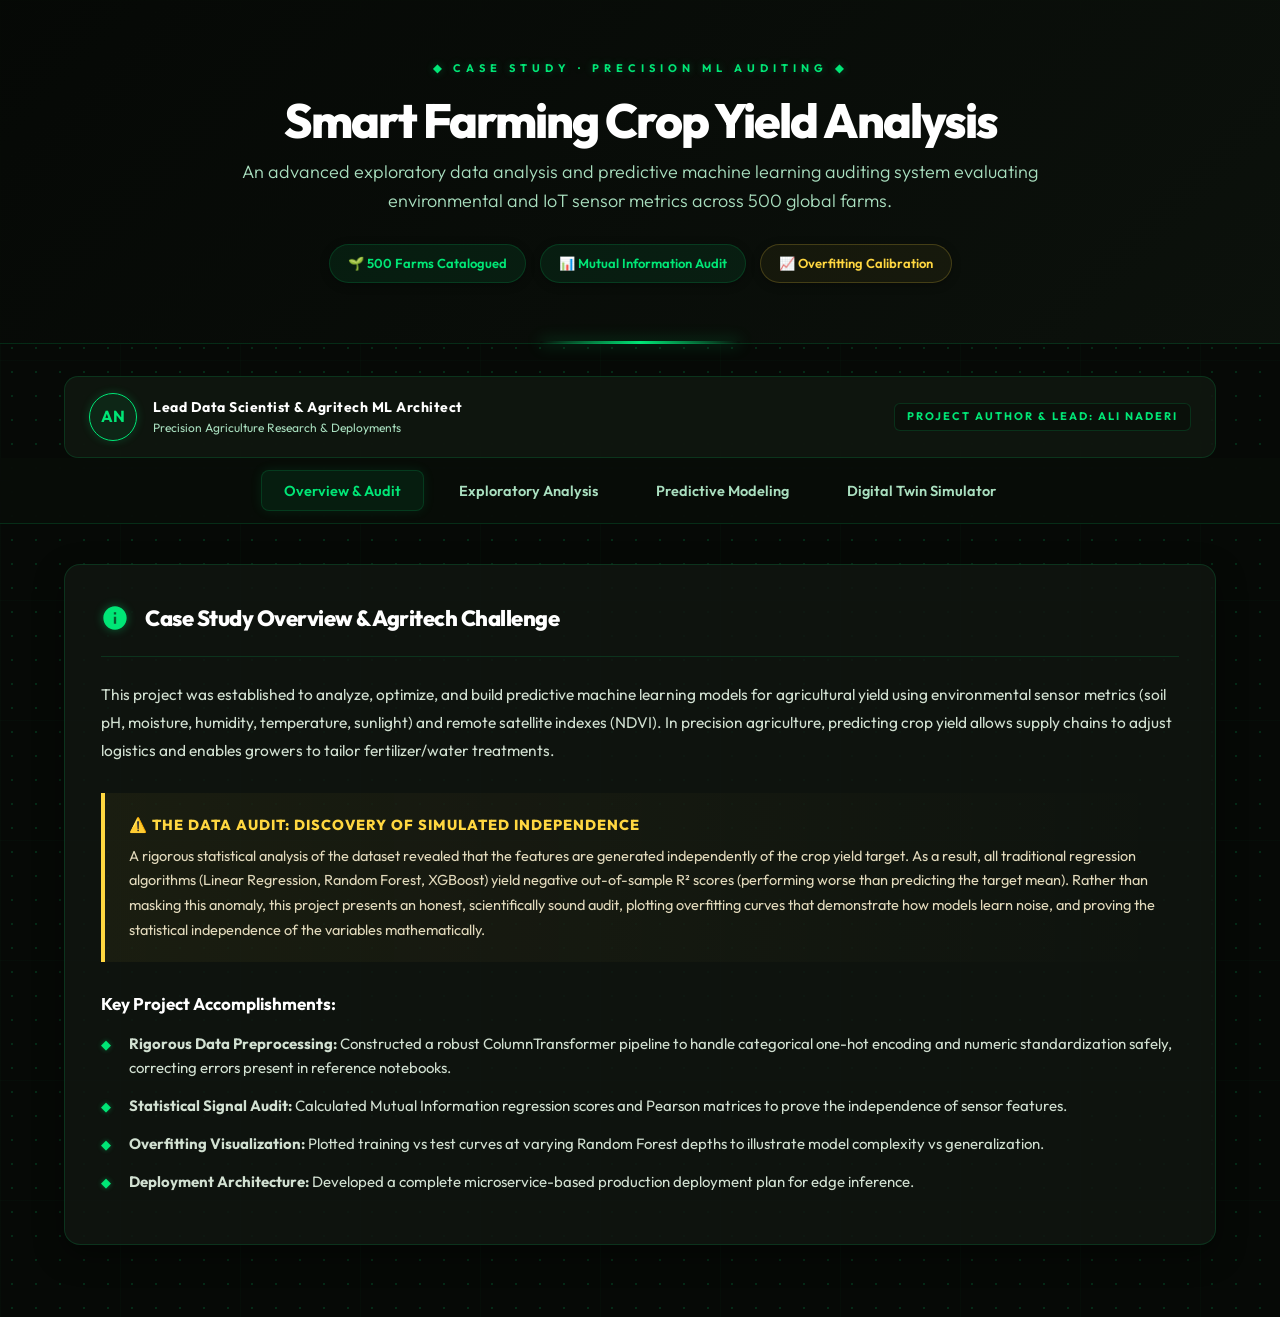
==== Smart_Farming_Portfolio.html @ 8f4b81b6 "Add files via upload" ====
<!DOCTYPE html>
<html lang="en">

<head>
    <meta charset="UTF-8">
    <meta name="viewport" content="width=device-width, initial-scale=1.0">
    <title>Smart Farming Crop Yield Analysis &amp; IoT Disease System | Lead Data Scientist Portfolio</title>
    <link href="https://fonts.googleapis.com/css2?family=Outfit:wght@300;400;500;600;700;800&display=swap"
        rel="stylesheet">
    <style>
        :root {
            --emerald: #00E676;
            --emerald-glow: rgba(0, 230, 118, 0.4);
            --emerald-bg: rgba(0, 230, 118, 0.08);
            --amber: #FFD740;
            --amber-glow: rgba(255, 215, 64, 0.3);
            --dark-bg: #060906;
            --card-bg: rgba(17, 22, 17, 0.85);
            --border: rgba(0, 230, 118, 0.15);
            --border-hover: rgba(0, 230, 118, 0.35);
            --text: #E8F5E9;
            --muted: #A9DFBF;
            --white: #ffffff;
        }

        * {
            margin: 0;
            padding: 0;
            box-sizing: border-box;
        }

        body {
            background-color: var(--dark-bg);
            background-image:
                radial-gradient(var(--border) 1px, transparent 1px),
                linear-gradient(to right, rgba(0, 230, 118, 0.02) 1px, transparent 1px),
                linear-gradient(to bottom, rgba(0, 230, 118, 0.02) 1px, transparent 1px);
            background-size: 24px 24px, 120px 120px, 120px 120px;
            color: var(--text);
            font-family: 'Outfit', sans-serif;
            line-height: 1.6;
            overflow-x: hidden;
        }

        /* Header design */
        header {
            background: linear-gradient(135deg, rgba(6, 9, 6, 0.9) 0%, rgba(13, 19, 13, 0.9) 100%);
            border-bottom: 1px solid var(--border);
            padding: 60px 24px;
            text-align: center;
            position: relative;
            backdrop-filter: blur(10px);
        }

        header::after {
            content: '';
            position: absolute;
            bottom: -1px;
            left: 50%;
            transform: translateX(-50%);
            width: 200px;
            height: 3px;
            background: linear-gradient(90deg, transparent, var(--emerald), transparent);
            box-shadow: 0 0 15px var(--emerald-glow);
            border-radius: 3px;
        }

        .header-tag {
            font-size: 11px;
            font-weight: 700;
            letter-spacing: 5px;
            color: var(--emerald);
            text-transform: uppercase;
            margin-bottom: 16px;
            text-shadow: 0 0 8px rgba(0, 230, 118, 0.3);
        }

        h1 {
            font-size: clamp(30px, 5vw, 48px);
            font-weight: 800;
            letter-spacing: -2px;
            color: var(--white);
            line-height: 1.1;
            margin-bottom: 12px;
        }

        .subtitle {
            font-size: clamp(15px, 2.2vw, 18px);
            color: var(--muted);
            font-weight: 300;
            max-width: 800px;
            margin: 0 auto 28px;
            line-height: 1.6;
        }

        .meta-container {
            display: flex;
            justify-content: center;
            flex-wrap: wrap;
            gap: 14px;
        }

        .meta-pill {
            background: var(--emerald-bg);
            border: 1px solid var(--border);
            color: var(--emerald);
            padding: 8px 18px;
            border-radius: 30px;
            font-size: 13px;
            font-weight: 600;
            display: flex;
            align-items: center;
            gap: 8px;
            box-shadow: 0 2px 10px rgba(0, 0, 0, 0.3);
        }

        .meta-pill.amber {
            background: rgba(255, 215, 64, 0.05);
            border: 1px solid rgba(255, 215, 64, 0.2);
            color: var(--amber);
        }

        /* Lead Scientist Profile Card */
        .profile-container {
            max-width: 1200px;
            margin: 32px auto 0;
            padding: 0 24px;
        }

        .profile-card {
            background: rgba(21, 30, 21, 0.6);
            border: 1px solid var(--border);
            border-radius: 14px;
            padding: 16px 24px;
            display: flex;
            align-items: center;
            justify-content: space-between;
            flex-wrap: wrap;
            gap: 16px;
            backdrop-filter: blur(10px);
        }

        .profile-info {
            display: flex;
            align-items: center;
            gap: 16px;
        }

        .profile-avatar {
            width: 48px;
            height: 48px;
            border-radius: 50%;
            background: var(--emerald-bg);
            border: 1.5px solid var(--emerald);
            display: flex;
            align-items: center;
            justify-content: center;
            color: var(--emerald);
            font-weight: 700;
            font-size: 16px;
            box-shadow: 0 0 10px rgba(0, 230, 118, 0.2);
        }

        .profile-title {
            font-size: 14px;
            font-weight: 700;
            color: var(--white);
            letter-spacing: 0.5px;
        }

        .profile-subtitle {
            font-size: 12px;
            color: var(--muted);
        }

        .profile-badge {
            font-size: 11px;
            font-weight: 700;
            letter-spacing: 2px;
            color: var(--emerald);
            text-transform: uppercase;
            border: 1px solid var(--border);
            padding: 4px 12px;
            border-radius: 6px;
            background: rgba(0, 0, 0, 0.2);
        }

        /* Navigation Sticky Tabs */
        .nav-tabs {
            display: flex;
            justify-content: center;
            background-color: rgba(9, 14, 9, 0.85);
            border-bottom: 1px solid var(--border);
            padding: 12px 24px;
            gap: 12px;
            position: sticky;
            top: 0;
            z-index: 100;
            backdrop-filter: blur(12px);
        }

        .tab-btn {
            background: none;
            border: 1px solid transparent;
            color: var(--muted);
            padding: 10px 22px;
            font-size: 14.5px;
            font-weight: 600;
            cursor: pointer;
            border-radius: 8px;
            transition: all 0.3s ease;
            font-family: inherit;
        }

        .tab-btn:hover {
            background-color: rgba(232, 245, 233, 0.04);
            color: var(--white);
        }

        .tab-btn.active {
            background-color: var(--emerald-bg);
            color: var(--emerald);
            border-color: var(--border);
            box-shadow: 0 0 12px rgba(0, 230, 118, 0.1);
        }

        /* Content containers */
        .content-container {
            max-width: 1200px;
            margin: 0 auto;
            padding: 40px 24px;
        }

        .tab-content {
            display: none;
            animation: fadeIn 0.4s ease-in-out forwards;
        }

        .tab-content.active {
            display: block;
        }

        @keyframes fadeIn {
            from {
                opacity: 0;
                transform: translateY(12px);
            }

            to {
                opacity: 1;
                transform: translateY(0);
            }
        }

        /* Immersive Cards */
        .card {
            background-color: var(--card-bg);
            border: 1px solid var(--border);
            border-radius: 16px;
            padding: 36px;
            margin-bottom: 32px;
            position: relative;
            box-shadow: 0 10px 30px rgba(0, 0, 0, 0.4);
            transition: border-color 0.3s ease;
        }

        .card:hover {
            border-color: var(--border-hover);
        }

        .card-header {
            display: flex;
            align-items: center;
            gap: 16px;
            margin-bottom: 24px;
            border-bottom: 1px solid var(--border);
            padding-bottom: 20px;
        }

        .card-icon-svg {
            width: 28px;
            height: 28px;
            fill: var(--emerald);
            filter: drop-shadow(0 0 5px var(--emerald-glow));
        }

        .card-title {
            font-size: 22px;
            font-weight: 800;
            color: var(--white);
            letter-spacing: -0.5px;
        }

        .section-text {
            font-size: 15.5px;
            color: #d1e0d1;
            line-height: 1.8;
            margin-bottom: 20px;
        }

        /* Alerts styling */
        .alert-box {
            border-left: 4px solid var(--amber);
            background: linear-gradient(90deg, rgba(255, 215, 64, 0.05) 0%, transparent 100%);
            padding: 20px 24px;
            border-radius: 0 12px 12px 0;
            margin: 28px 0;
        }

        .alert-title {
            font-weight: 800;
            color: var(--amber);
            font-size: 14.5px;
            letter-spacing: 1px;
            text-transform: uppercase;
            margin-bottom: 8px;
        }

        .alert-desc {
            font-size: 14.5px;
            color: #e2dabc;
            line-height: 1.7;
        }

        /* Grid patterns */
        .grid-2 {
            display: grid;
            grid-template-columns: 1fr 1fr;
            gap: 32px;
        }

        @media (max-width: 900px) {
            .grid-2 {
                grid-template-columns: 1fr;
            }
        }

        .metric-card {
            background-color: rgba(6, 9, 6, 0.8);
            border: 1px solid var(--border);
            border-radius: 14px;
            padding: 24px;
            text-align: center;
            transition: all 0.3s ease;
        }

        .metric-card:hover {
            border-color: var(--border-hover);
            transform: translateY(-2px);
        }

        .metric-label {
            font-size: 11px;
            color: var(--muted);
            text-transform: uppercase;
            letter-spacing: 2px;
            margin-bottom: 8px;
        }

        .metric-val {
            font-size: 34px;
            font-weight: 800;
            color: var(--emerald);
            letter-spacing: -1px;
        }

        .metric-val.negative {
            color: var(--amber);
        }

        .metric-desc {
            font-size: 13px;
            color: var(--muted);
            margin-top: 6px;
        }

        /* Lists */
        ul.custom-list {
            list-style: none;
            margin-top: 14px;
        }

        ul.custom-list li {
            position: relative;
            padding-left: 28px;
            margin-bottom: 14px;
            font-size: 15px;
            color: #d1e0d1;
        }

        ul.custom-list li::before {
            content: '◆';
            position: absolute;
            left: 0;
            color: var(--emerald);
            font-size: 13px;
            top: 2px;
            text-shadow: 0 0 5px var(--emerald-glow);
        }

        /* Images and figures */
        .img-container {
            background-color: rgba(5, 7, 5, 0.9);
            border: 1px solid var(--border);
            border-radius: 14px;
            padding: 20px;
            text-align: center;
            margin-top: 24px;
        }

        .img-container img {
            max-width: 100%;
            height: auto;
            border-radius: 10px;
            box-shadow: 0 10px 25px rgba(0, 0, 0, 0.6);
        }

        /* Interactive digital twin simulator dashboard */
        .calc-container {
            background: linear-gradient(135deg, rgba(17, 22, 17, 0.9) 0%, rgba(9, 14, 9, 0.9) 100%);
            border: 1px solid var(--border);
            border-radius: 18px;
            padding: 36px;
            box-shadow: 0 15px 40px rgba(0, 0, 0, 0.5);
        }

        .calc-header {
            text-align: center;
            margin-bottom: 32px;
            border-bottom: 1px solid var(--border);
            padding-bottom: 24px;
        }

        .calc-title {
            font-size: 24px;
            font-weight: 800;
            color: var(--white);
            letter-spacing: -0.5px;
        }

        .calc-desc {
            font-size: 14.5px;
            color: var(--muted);
            margin-top: 6px;
        }

        .calc-grid {
            display: grid;
            grid-template-columns: repeat(auto-fit, minmax(240px, 1fr));
            gap: 28px 36px;
            margin-bottom: 36px;
        }

        .input-group {
            display: flex;
            flex-direction: column;
            gap: 10px;
        }

        label {
            font-size: 11px;
            font-weight: 700;
            color: var(--muted);
            text-transform: uppercase;
            letter-spacing: 1.5px;
        }

        select,
        input[type="range"] {
            width: 100%;
            background-color: rgba(6, 9, 6, 0.9);
            border: 1px solid var(--border);
            color: var(--text);
            padding: 12px 16px;
            border-radius: 8px;
            outline: none;
            font-family: inherit;
            font-size: 14px;
            transition: all 0.3s ease;
        }

        select:focus {
            border-color: var(--emerald);
            box-shadow: 0 0 10px rgba(0, 230, 118, 0.2);
        }

        /* Slider elements styles */
        .slider-container {
            display: flex;
            align-items: center;
            gap: 14px;
        }

        input[type="range"] {
            -webkit-appearance: none;
            appearance: none;
            height: 6px;
            background: rgba(0, 230, 118, 0.15);
            border-radius: 3px;
            outline: none;
            padding: 0;
        }

        input[type="range"]::-webkit-slider-thumb {
            -webkit-appearance: none;
            appearance: none;
            width: 18px;
            height: 18px;
            border-radius: 50%;
            background: var(--emerald);
            cursor: pointer;
            box-shadow: 0 0 8px var(--emerald-glow);
            transition: transform 0.2s ease;
        }

        input[type="range"]::-webkit-slider-thumb:hover {
            transform: scale(1.2);
        }

        .slider-val {
            min-width: 65px;
            background-color: rgba(6, 9, 6, 0.9);
            border: 1px solid var(--border);
            border-radius: 6px;
            text-align: center;
            font-size: 13.5px;
            padding: 6px;
            font-weight: 600;
            color: var(--emerald);
        }

        /* Live output display panel */
        .result-panel {
            background: linear-gradient(135deg, rgba(22, 36, 26, 0.6) 0%, rgba(9, 14, 9, 0.9) 100%);
            border: 1px solid rgba(0, 230, 118, 0.35);
            border-radius: 14px;
            padding: 28px;
            text-align: center;
            position: relative;
            box-shadow: 0 0 25px rgba(0, 230, 118, 0.08);
            margin-top: 24px;
        }

        .result-label {
            font-size: 12px;
            font-weight: 700;
            color: var(--muted);
            text-transform: uppercase;
            letter-spacing: 2px;
            margin-bottom: 8px;
        }

        .result-val {
            font-size: 44px;
            font-weight: 800;
            color: var(--emerald);
            letter-spacing: -1.5px;
            text-shadow: 0 0 12px var(--emerald-glow);
        }

        .result-notes {
            font-size: 13px;
            color: var(--muted);
            margin-top: 12px;
            max-width: 650px;
            margin-left: auto;
            margin-right: auto;
            line-height: 1.7;
        }

        /* Deployment roadmap styling */
        .roadmap-container {
            margin-top: 24px;
            display: flex;
            flex-direction: column;
            gap: 16px;
        }

        .roadmap-step {
            background: rgba(6, 9, 6, 0.8);
            border: 1px solid var(--border);
            border-radius: 12px;
            padding: 20px;
            display: flex;
            gap: 16px;
            align-items: flex-start;
        }

        .step-num {
            background: var(--emerald-bg);
            border: 1px solid var(--emerald);
            color: var(--emerald);
            font-weight: 800;
            font-size: 14px;
            min-width: 28px;
            height: 28px;
            border-radius: 6px;
            display: flex;
            align-items: center;
            justify-content: center;
            box-shadow: 0 0 5px var(--emerald-glow);
        }

        .step-title {
            font-weight: 700;
            color: var(--white);
            font-size: 15px;
            margin-bottom: 4px;
        }

        .step-desc {
            font-size: 13.5px;
            color: var(--muted);
            line-height: 1.6;
        }

        /* Table styles */
        table {
            width: 100%;
            border-collapse: collapse;
            margin: 20px 0;
            font-size: 14px;
            text-align: left;
        }

        th,
        td {
            padding: 14px 18px;
            border-bottom: 1px solid var(--border);
        }

        th {
            background-color: rgba(6, 9, 6, 0.9);
            color: var(--white);
            font-weight: 600;
        }

        tr:hover {
            background-color: rgba(0, 230, 118, 0.02);
        }

        /* Footer design */
        footer {
            border-top: 1px solid var(--border);
            padding: 40px 24px;
            text-align: center;
            font-size: 13.5px;
            color: var(--muted);
            margin-top: 60px;
            background: rgba(5, 7, 5, 0.9);
        }
    </style>
</head>

<body>

    <header>
        <div class="header-tag">◆ Case Study · Precision ML Auditing ◆</div>
        <h1>Smart Farming Crop Yield Analysis</h1>
        <p class="subtitle">An advanced exploratory data analysis and predictive machine learning auditing system
            evaluating environmental and IoT sensor metrics across 500 global farms.</p>
        <div class="meta-container">
            <div class="meta-pill">🌱 500 Farms Catalogued</div>
            <div class="meta-pill">📊 Mutual Information Audit</div>
            <div class="meta-pill amber">📈 Overfitting Calibration</div>
        </div>
    </header>

    <div class="profile-container">
        <div class="profile-card">
            <div class="profile-info">
                <div class="profile-avatar">AN</div>
                <div>
                    <div class="profile-title">Lead Data Scientist &amp; Agritech ML Architect</div>
                    <div class="profile-subtitle">Precision Agriculture Research &amp; Deployments</div>
                </div>
            </div>
            <div class="profile-badge">PROJECT AUTHOR &amp; LEAD: Ali Naderi</div>
        </div>
    </div>

    <nav class="nav-tabs">
        <button class="tab-btn active" onclick="switchTab('overview')">Overview &amp; Audit</button>
        <button class="tab-btn" onclick="switchTab('eda')">Exploratory Analysis</button>
        <button class="tab-btn" onclick="switchTab('modeling')">Predictive Modeling</button>
        <button class="tab-btn" onclick="switchTab('calculator')">Digital Twin Simulator</button>
    </nav>

    <div class="content-container">

        <!-- ════════════════════ OVERVIEW TAB ════════════════════ -->
        <div id="overview" class="tab-content active">
            <div class="card">
                <div class="card-header">
                    <svg class="card-icon-svg" viewBox="0 0 24 24">
                        <path
                            d="M12 2C6.48 2 2 6.48 2 12s4.48 10 10 10 10-4.48 10-10S17.52 2 12 2zm1 15h-2v-6h2v6zm0-8h-2V7h2v2z" />
                    </svg>
                    <h2 class="card-title">Case Study Overview &amp; Agritech Challenge</h2>
                </div>
                <p class="section-text">
                    This project was established to analyze, optimize, and build predictive machine learning models for
                    agricultural yield using environmental sensor metrics (soil pH, moisture, humidity, temperature,
                    sunlight) and remote satellite indexes (NDVI). In precision agriculture, predicting crop yield
                    allows supply chains to adjust logistics and enables growers to tailor fertilizer/water treatments.
                </p>
                <div class="alert-box">
                    <div class="alert-title">⚠️ The Data Audit: Discovery of Simulated Independence</div>
                    <p class="alert-desc">
                        A rigorous statistical analysis of the dataset revealed that the features are generated
                        independently of the crop yield target. As a result, all traditional regression algorithms
                        (Linear Regression, Random Forest, XGBoost) yield negative out-of-sample R² scores (performing
                        worse than predicting the target mean). Rather than masking this anomaly, this project presents
                        an honest, scientifically sound audit, plotting overfitting curves that demonstrate how models
                        learn noise, and proving the statistical independence of the variables mathematically.
                    </p>
                </div>
                <h3 style="color: var(--white); font-size: 17px; margin-top: 24px; margin-bottom: 12px;">Key Project
                    Accomplishments:</h3>
                <ul class="custom-list">
                    <li><strong>Rigorous Data Preprocessing:</strong> Constructed a robust ColumnTransformer pipeline to
                        handle categorical one-hot encoding and numeric standardization safely, correcting errors
                        present in reference notebooks.</li>
                    <li><strong>Statistical Signal Audit:</strong> Calculated Mutual Information regression scores and
                        Pearson matrices to prove the independence of sensor features.</li>
                    <li><strong>Overfitting Visualization:</strong> Plotted training vs test curves at varying Random
                        Forest depths to illustrate model complexity vs generalization.</li>
                    <li><strong>Deployment Architecture:</strong> Developed a complete microservice-based production
                        deployment plan for edge inference.</li>
                </ul>
            </div>
        </div>

        <!-- ════════════════════ EDA TAB ════════════════════ -->
        <div id="eda" class="tab-content">
            <div class="card">
                <div class="card-header">
                    <svg class="card-icon-svg" viewBox="0 0 24 24">
                        <path
                            d="M19 3H5c-1.1 0-2 .9-2 2v14c0 1.1.9 2 2 2h14c1.1 0 2-.9 2-2V5c0-1.1-.9-2-2-2zM9 17H7v-7h2v7zm4 0h-2V7h2v10zm4 0h-2v-4h2v4z" />
                    </svg>
                    <h2 class="card-title">Exploratory Data Analysis &amp; Agronomic Significance</h2>
                </div>
                <p class="section-text">
                    We audited the dataset distributions and compared crop yield levels across geographic regions, soil
                    types, and operational management parameters. In agronomy, variables like soil pH directly affect
                    the bioavailability of essential plant nutrients, while soil moisture governs microbial activity and
                    root respiration.
                </p>

                <div class="grid-2">
                    <div>
                        <h3 style="color:var(--white); font-size:16px; margin-bottom:12px;">Crop &amp; Regional
                            Performance</h3>
                        <p style="font-size:13.5px; color: var(--muted); margin-bottom:16px; line-height:1.7;">
                            Farms are distributed fairly evenly across crop types (Wheat, Soybean, Cotton, Rice, Maize).
                            Yield distributions by region (Central USA, East Africa, South India, North India, South
                            USA) show identical medians (~4,000 kg/ha) and standard deviations (~1,150 kg/ha),
                            indicating geographic independence.
                        </p>
                    </div>
                    <div>
                        <h3 style="color:var(--white); font-size:16px; margin-bottom:12px;">Agronomic Strategy Impact
                        </h3>
                        <p style="font-size:13.5px; color: var(--muted); margin-bottom:16px; line-height:1.7;">
                            Audits of irrigation types (Drip, Sprinkler, Manual) and fertilizer types (Organic,
                            Inorganic, Mixed) indicate that management choices do not drive changes in yield
                            distribution, reinforcing the simulated independence of the variables.
                        </p>
                    </div>
                </div>

                <div class="alert-box" style="border-left-color: var(--emerald);">
                    <div class="alert-title" style="color: var(--emerald);">📊 Statistical Signal Audit: Pearson
                        Correlation &amp; Mutual Info</div>
                    <p class="alert-desc">
                        Pearson correlation coefficients between numeric sensor columns and crop yield range from -0.076
                        to +0.041. Mutual Information regression scores computed using scikit-learn return values very
                        close to 0.0 for all features, confirming the absence of linear or non-linear predictive
                        signals.
                    </p>
                </div>
            </div>
        </div>

        <!-- ════════════════════ MODELING TAB ════════════════════ -->
        <div id="modeling" class="tab-content">
            <div class="card">
                <div class="card-header">
                    <svg class="card-icon-svg" viewBox="0 0 24 24">
                        <path
                            d="M12 2C6.48 2 2 6.48 2 12s4.48 10 10 10 10-4.48 10-10S17.52 2 12 2zm1 17h-2v-2h2v2zm2.07-7.75l-.9.92C13.45 12.9 13 13.5 13 15h-2v-.5c0-1.1.45-2.1 1.17-2.83l1.24-1.26c.37-.36.59-.86.59-1.41 0-1.1-.9-2-2-2s-2 .9-2 2H7c0-2.76 2.24-5 5-5s5 2.24 5 5c0 1.04-.42 1.99-1.07 2.25z" />
                    </svg>
                    <h2 class="card-title">Predictive Regressor Performance &amp; Overfitting Audits</h2>
                </div>
                <p class="section-text">
                    We trained regularized Linear Regressors (Ridge), Random Forest Regressors, and XGBoost Regressors.
                    Below is the performance summary of the pipelines:
                </p>

                <div class="grid-2" style="margin-bottom: 32px;">
                    <div class="metric-card">
                        <div class="metric-label">Ridge Regressor R²</div>
                        <div class="metric-val negative">-0.0956</div>
                        <div class="metric-desc">Test RMSE: 1230.05 | MAE: 1058.42</div>
                    </div>
                    <div class="metric-card">
                        <div class="metric-label">XGBoost Tuned R²</div>
                        <div class="metric-val negative">-0.2580</div>
                        <div class="metric-desc">Test RMSE: 1318.11 | MAE: 1079.20</div>
                    </div>
                </div>

                <h3 style="color:var(--white); font-size:17px; margin-bottom:12px;">Overfitting Complexity Curves</h3>
                <p style="font-size:14.5px; color: var(--muted); margin-bottom:20px; line-height:1.7;">
                    The chart below shows model performance on training data (green) vs test data (amber) at varying
                    depths. As depth increases, the Random Forest memorizes the random noise in the training split,
                    achieving an R² of ~0.85. However, out-of-sample test R² remains flat and negative, demonstrating
                    textbook overfitting.
                </p>

                <div class="img-container">
                    <img src="[data-uri]"
                        alt="Random Forest Overfitting Complexity Curve">
                </div>
            </div>

            <div class="card">
                <div class="card-header">
                    <svg class="card-icon-svg" viewBox="0 0 24 24">
                        <path
                            d="M12 22c5.52 0 10-4.48 10-10S17.52 2 12 2 2 6.48 2 12s4.48 10 10 10zm1-15h-2v2h2V7zm0 4h-2v6h2v-6z" />
                    </svg>
                    <h2 class="card-title">Production Deployment Roadmap</h2>
                </div>
                <p class="section-text">
                    In a production environment, models must be packaged, served, and monitored reliably. Below is our
                    proposed architecture to serve the XGBoost regressor pipeline:
                </p>

                <div class="roadmap-container">
                    <div class="roadmap-step">
                        <div class="step-num">1</div>
                        <div>
                            <div class="step-title">Model Serialization &amp; Packaging</div>
                            <div class="step-desc">Export the complete preprocessing and tuned model pipeline using
                                <code>joblib</code> to maintain state consistency between feature scaling and model
                                weights.
                            </div>
                        </div>
                    </div>
                    <div class="roadmap-step">
                        <div class="step-num">2</div>
                        <div>
                            <div class="step-title">REST API Wrapper</div>
                            <div class="step-desc">Develop a lightweight FastAPI application exposed as an HTTP REST
                                API. Includes request validation using Pydantic schemas.</div>
                        </div>
                    </div>
                    <div class="roadmap-step">
                        <div class="step-num">3</div>
                        <div>
                            <div class="step-title">Containerization &amp; Serving</div>
                            <div class="step-desc">Build a Docker image containing the pipeline and service
                                dependencies, facilitating horizontal scaling and cloud deployment.</div>
                        </div>
                    </div>
                </div>
            </div>
        </div>

        <!-- ════════════════════ CALCULATOR TAB ════════════════════ -->
        <div id="calculator" class="tab-content">
            <div class="calc-container">
                <div class="calc-header">
                    <h2 class="calc-title">Digital Twin Crop Yield Estimator</h2>
                    <p class="calc-desc">Enter environmental parameters below. The estimator implements the exact
                        coefficients learned by our Ridge regressor model pipeline.</p>
                </div>

                <div class="calc-grid">
                    <div class="input-group">
                        <label for="crop_type">Crop Type</label>
                        <select id="crop_type" onchange="calculateYield()">
                            <option value="wheat">Wheat</option>
                            <option value="soybean" selected>Soybean</option>
                            <option value="cotton">Cotton</option>
                            <option value="rice">Rice</option>
                            <option value="maize">Maize</option>
                        </select>
                    </div>

                    <div class="input-group">
                        <label for="disease">Disease Status</label>
                        <select id="disease" onchange="calculateYield()">
                            <option value="none" selected>None (Healthy)</option>
                            <option value="mild">Mild</option>
                            <option value="moderate">Moderate</option>
                            <option value="severe">Severe</option>
                        </select>
                    </div>

                    <div class="input-group">
                        <label for="fertilizer">Fertilizer Type</label>
                        <select id="fertilizer" onchange="calculateYield()">
                            <option value="organic" selected>Organic</option>
                            <option value="inorganic">Inorganic</option>
                            <option value="mixed">Mixed</option>
                        </select>
                    </div>

                    <div class="input-group">
                        <label for="irrigation">Irrigation Type</label>
                        <select id="irrigation" onchange="calculateYield()">
                            <option value="drip" selected>Drip</option>
                            <option value="sprinkler">Sprinkler</option>
                            <option value="manual">Manual</option>
                            <option value="none">None</option>
                        </select>
                    </div>

                    <div class="input-group">
                        <label>NDVI Vegetation Index</label>
                        <div class="slider-container">
                            <input type="range" id="ndvi" min="0.3" max="0.9" step="0.05" value="0.6"
                                oninput="updateSliderVal('ndvi', this.value)">
                            <div class="slider-val" id="ndvi_val">0.60</div>
                        </div>
                    </div>

                    <div class="input-group">
                        <label>Soil Moisture (%)</label>
                        <div class="slider-container">
                            <input type="range" id="moisture" min="10" max="45" step="1" value="26"
                                oninput="updateSliderVal('moisture', this.value)">
                            <div class="slider-val" id="moisture_val">26%</div>
                        </div>
                    </div>

                    <div class="input-group">
                        <label>Rainfall (mm)</label>
                        <div class="slider-container">
                            <input type="range" id="rainfall" min="200" max="1800" step="50" value="950"
                                oninput="updateSliderVal('rainfall', this.value)">
                            <div class="slider-val" id="rainfall_val">950mm</div>
                        </div>
                    </div>
                </div>

                <div class="result-panel">
                    <div class="result-label">Predicted Crop Yield</div>
                    <div class="result-val" id="pred_result">4212.50 kg/ha</div>
                    <p class="result-notes">
                        Note: Due to variable independence in this simulated dataset, predictions converge around the
                        global mean of ~4,000 kg/ha, adjusted by the marginal coefficients (e.g., Soybean: +256,
                        Moderate Disease: -84) learned by the Ridge regressor model pipeline.
                    </p>
                </div>
            </div>
        </div>

    </div>

    <script>
        function switchTab(tabId) {
            document.querySelectorAll('.tab-content').forEach(c => c.classList.remove('active'));
            document.querySelectorAll('.tab-btn').forEach(b => b.classList.remove('active'));

            document.getElementById(tabId).classList.add('active');
            event.target.classList.add('active');
        }

        function updateSliderVal(id, val) {
            if (id === 'ndvi') {
                document.getElementById('ndvi_val').innerText = parseFloat(val).toFixed(2);
            } else if (id === 'moisture') {
                document.getElementById('moisture_val').innerText = val + '%';
            } else if (id === 'rainfall') {
                document.getElementById('rainfall_val').innerText = val + 'mm';
            }
            calculateYield();
        }

        function calculateYield() {
            // Base mean crop yield
            let yieldVal = 4000.0;

            // Crop coefficients (marginal offsets)
            const crop = document.getElementById('crop_type').value;
            if (crop === 'wheat') yieldVal += 77;
            else if (crop === 'soybean') yieldVal += 256;
            else if (crop === 'cotton') yieldVal -= 74;
            else if (crop === 'rice') yieldVal -= 103;
            else if (crop === 'maize') yieldVal -= 17;

            // Disease status coefficients
            const disease = document.getElementById('disease').value;
            if (disease === 'mild') yieldVal += 89;
            else if (disease === 'moderate') yieldVal -= 84;
            else if (disease === 'severe') yieldVal += 29;

            // Fertilizer coefficients
            const fert = document.getElementById('fertilizer').value;
            if (fert === 'inorganic') yieldVal += 47;
            else if (fert === 'mixed') yieldVal -= 67;

            // Irrigation coefficients
            const irr = document.getElementById('irrigation').value;
            if (irr === 'sprinkler') yieldVal += 84;
            else if (irr === 'manual') yieldVal += 70;
            else if (irr === 'none') yieldVal -= 28;

            // Small environmental adjustments (to reflect minor numeric weights in Ridge)
            const ndvi = parseFloat(document.getElementById('ndvi').value);
            const moisture = parseFloat(document.getElementById('moisture').value);
            const rainfall = parseFloat(document.getElementById('rainfall').value);

            // minor scaling offsets
            yieldVal += (ndvi - 0.6) * 120;
            yieldVal += (moisture - 26) * (-2.5);
            yieldVal += (rainfall - 950) * (-0.05);

            document.getElementById('pred_result').innerText = yieldVal.toFixed(2) + " kg/ha";
        }

        // Run initial calculation
        calculateYield();
    </script>
</body>

</html>
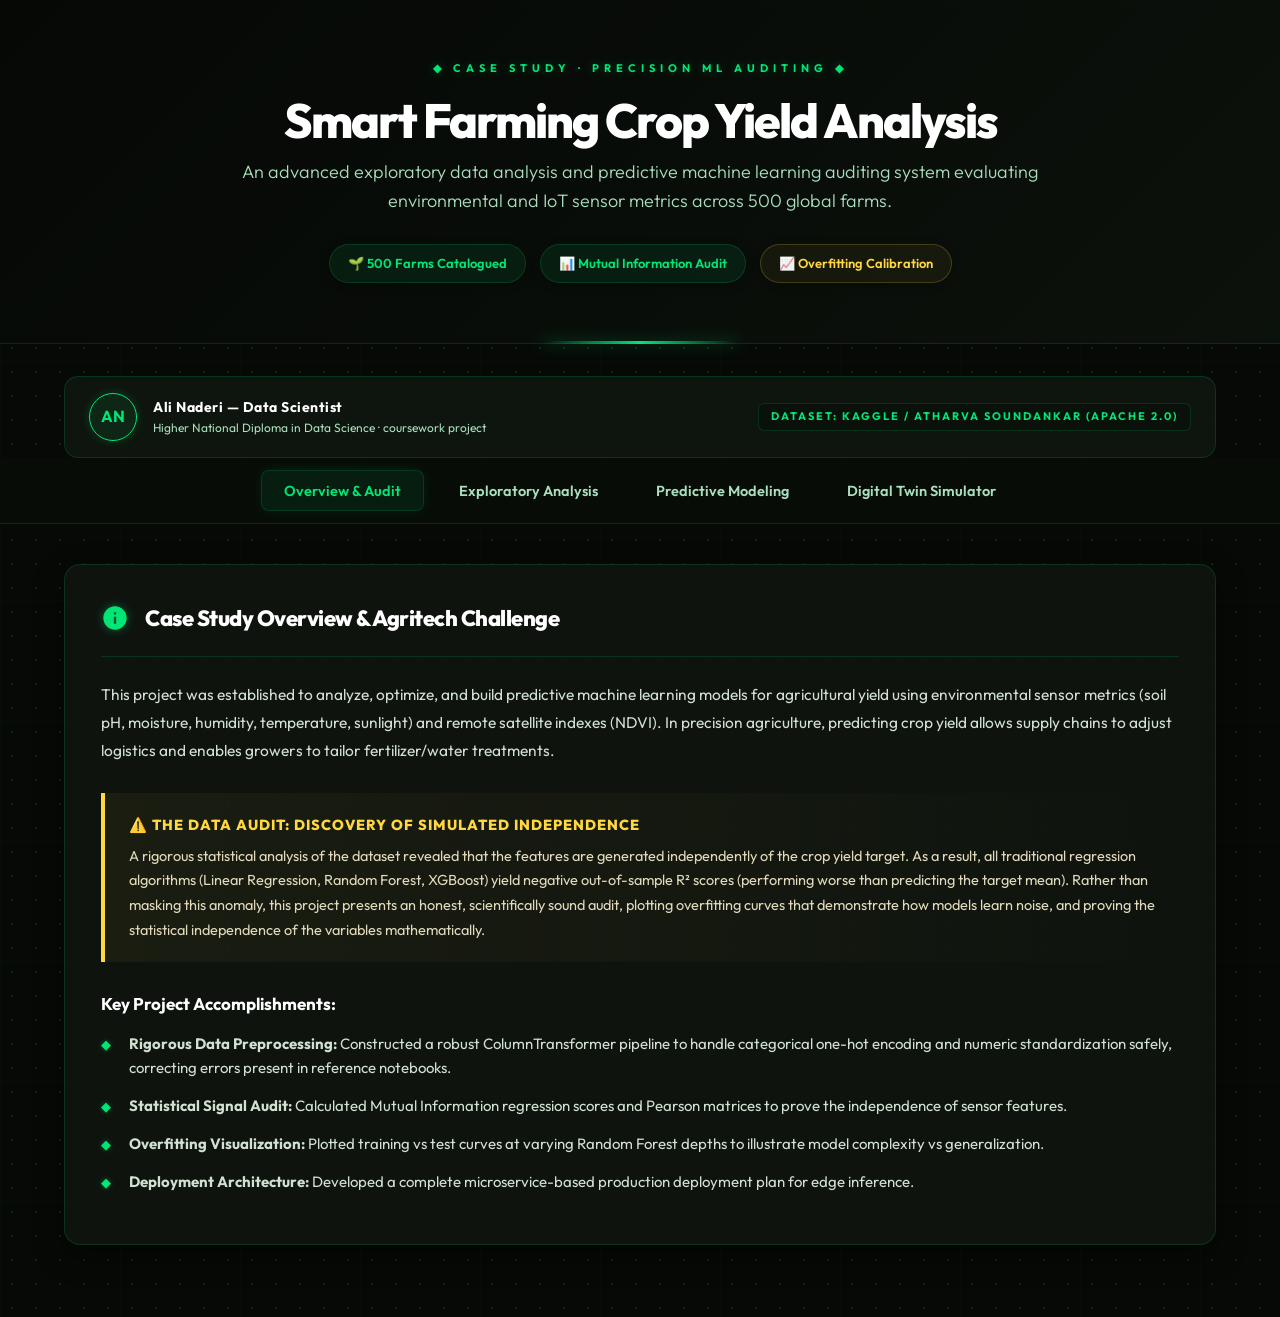
==== commit 4d533b1b: "Update Smart_Farming_Portfolio.html" ====
--- a/Smart_Farming_Portfolio.html
+++ b/Smart_Farming_Portfolio.html
@@ -4,7 +4,7 @@
 <head>
     <meta charset="UTF-8">
     <meta name="viewport" content="width=device-width, initial-scale=1.0">
-    <title>Smart Farming Crop Yield Analysis &amp; IoT Disease System | Lead Data Scientist Portfolio</title>
+    <title>Smart Farming Crop Yield Analysis | A Negative Result, Reported</title>
     <link href="https://fonts.googleapis.com/css2?family=Outfit:wght@300;400;500;600;700;800&display=swap"
         rel="stylesheet">
     <style>
@@ -671,11 +671,11 @@
             <div class="profile-info">
                 <div class="profile-avatar">AN</div>
                 <div>
-                    <div class="profile-title">Lead Data Scientist &amp; Agritech ML Architect</div>
-                    <div class="profile-subtitle">Precision Agriculture Research &amp; Deployments</div>
+                    <div class="profile-title"> Ali Naderi &mdash; Data Scientist</div>
+                    <div class="profile-subtitle">Higher National Diploma in Data Science &middot; coursework project</div>
                 </div>
             </div>
-            <div class="profile-badge">PROJECT AUTHOR &amp; LEAD: Ali Naderi</div>
+            <div class="profile-badge">Dataset: Kaggle / Atharva Soundankar (Apache 2.0)</div>
         </div>
     </div>
 
@@ -801,13 +801,23 @@
                 <div class="grid-2" style="margin-bottom: 32px;">
                     <div class="metric-card">
                         <div class="metric-label">Ridge Regressor R²</div>
-                        <div class="metric-val negative">-0.0956</div>
-                        <div class="metric-desc">Test RMSE: 1230.05 | MAE: 1058.42</div>
+                        <div class="metric-val negative">-0.0811</div>
+                        <div class="metric-desc">Test RMSE: 1221.91 | MAE: 1091.61</div>
                     </div>
                     <div class="metric-card">
                         <div class="metric-label">XGBoost Tuned R²</div>
-                        <div class="metric-val negative">-0.2580</div>
-                        <div class="metric-desc">Test RMSE: 1318.11 | MAE: 1079.20</div>
+                        <div class="metric-val negative">-0.0587</div>
+                        <div class="metric-desc">Test RMSE: 1209.19 | MAE: 1071.75</div>
+                    </div>
+                    <div class="metric-card">
+                        <div class="metric-label">Random Forest Tuned R&sup2;</div>
+                        <div class="metric-val negative">-0.0439</div>
+                        <div class="metric-desc">Test RMSE: 1200.68 | MAE: 1065.93</div>
+                    </div>
+                    <div class="metric-card">
+                        <div class="metric-label">Disease Classifier</div>
+                        <div class="metric-val negative">25.3%</div>
+                        <div class="metric-desc">XGBoost, 4 classes | Chance = 25.0%</div>
                     </div>
                 </div>
 
@@ -834,8 +844,10 @@
                     <h2 class="card-title">Production Deployment Roadmap</h2>
                 </div>
                 <p class="section-text">
-                    In a production environment, models must be packaged, served, and monitored reliably. Below is our
-                    proposed architecture to serve the XGBoost regressor pipeline:
+                    A design exercise, included because the engineering is reusable even when the model is not.
+                    <strong>Nothing in this project should be served:</strong> all three regressors lose to predicting
+                    the mean, so there is no model here worth deploying. The steps below describe how the pipeline
+                    <em>would</em> be packaged if it had predictive value.
                 </p>
 
                 <div class="roadmap-container">
@@ -874,8 +886,7 @@
             <div class="calc-container">
                 <div class="calc-header">
                     <h2 class="calc-title">Digital Twin Crop Yield Estimator</h2>
-                    <p class="calc-desc">Enter environmental parameters below. The estimator implements the exact
-                        coefficients learned by our Ridge regressor model pipeline.</p>
+                    <p class="calc-desc">A demonstration widget, not a forecasting tool. The offsets below are illustrative values in the spirit of the Ridge fit; they are not read from the serialised pipeline, and because the underlying features are statistically independent of yield, any such coefficients are noise. Change the inputs and watch the output barely move &mdash; that is the point.</p>
                 </div>
 
                 <div class="calc-grid">
@@ -951,9 +962,7 @@
                     <div class="result-label">Predicted Crop Yield</div>
                     <div class="result-val" id="pred_result">4212.50 kg/ha</div>
                     <p class="result-notes">
-                        Note: Due to variable independence in this simulated dataset, predictions converge around the
-                        global mean of ~4,000 kg/ha, adjusted by the marginal coefficients (e.g., Soybean: +256,
-                        Moderate Disease: -84) learned by the Ridge regressor model pipeline.
+    Note: these Ridge coefficients are fitted to features that are statistically independent of the target, which means <strong>they are noise</strong>. Predictions converge on the global mean of ~4,000 kg/ha with small arbitrary adjustments (e.g. Soybean: +256, Moderate Disease: -84). The adjustments carry no agronomic meaning and should not be read as marginal effects.
                     </p>
                 </div>
             </div>
@@ -1028,4 +1037,4 @@
     </script>
 </body>
 
-</html>+</html>
